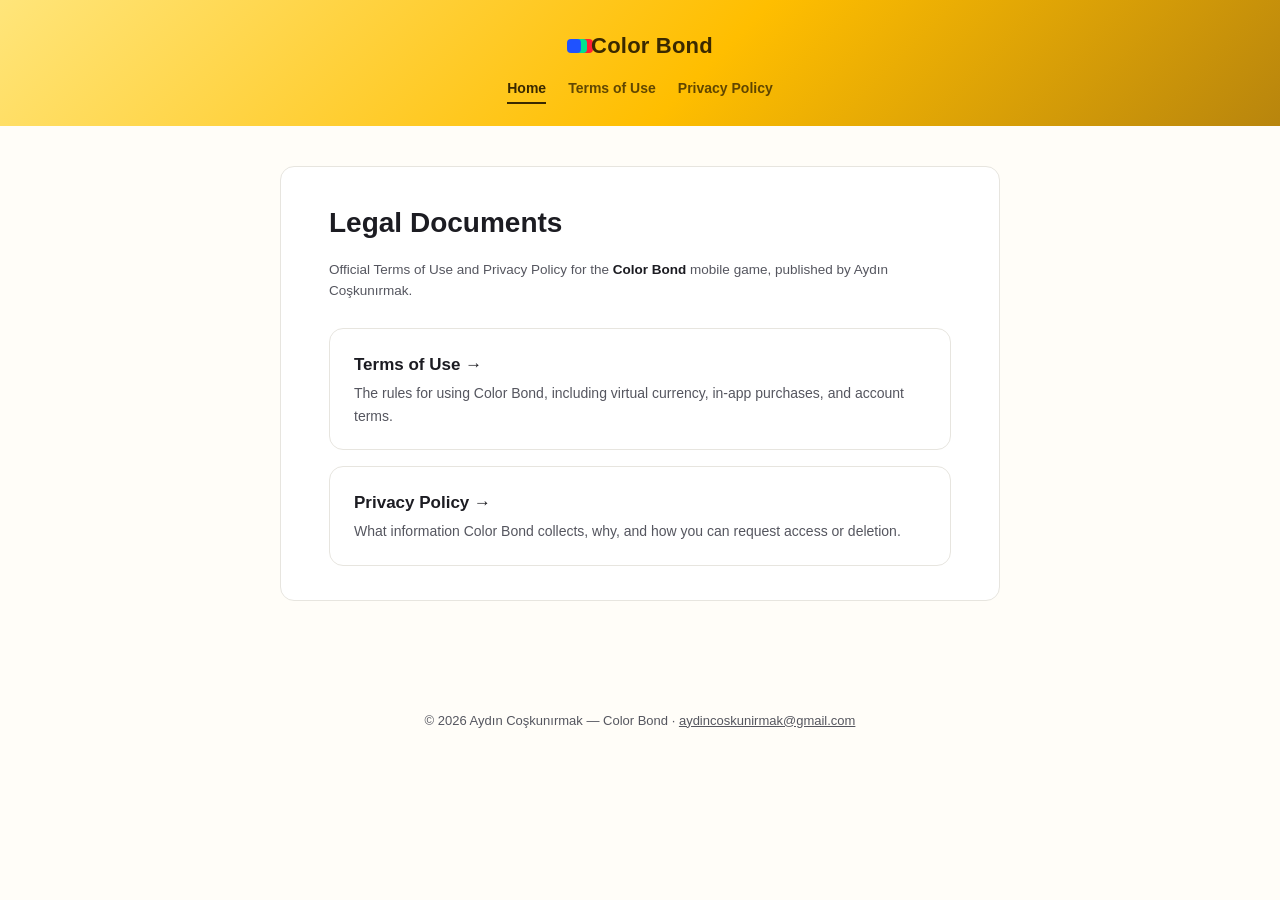
==== index.html @ 0188eb46 "Terms of Use ve Privacy Policy" ====
<!DOCTYPE html>
<html lang="en">
<head>
<meta charset="UTF-8">
<meta name="viewport" content="width=device-width, initial-scale=1.0">
<title>Color Bond — Legal</title>
<link rel="stylesheet" href="style.css">
</head>
<body>
<header class="site">
  <div class="brand"><span class="dot"></span> Color Bond</div>
  <nav>
    <a href="index.html" class="active">Home</a>
    <a href="terms-of-use.html">Terms of Use</a>
    <a href="privacy-policy.html">Privacy Policy</a>
  </nav>
</header>
<main>
  <div class="card">
    <h1>Legal Documents</h1>
    <p class="meta" style="border-bottom:none;padding-bottom:0;margin-bottom:6px;">
      Official Terms of Use and Privacy Policy for the <strong>Color Bond</strong> mobile game,
      published by Aydın Coşkunırmak.
    </p>
    <div class="landing-grid">
      <a class="doc-link" href="terms-of-use.html">
        <div class="title">Terms of Use →</div>
        <div class="desc">The rules for using Color Bond, including virtual currency, in‑app purchases, and account terms.</div>
      </a>
      <a class="doc-link" href="privacy-policy.html">
        <div class="title">Privacy Policy →</div>
        <div class="desc">What information Color Bond collects, why, and how you can request access or deletion.</div>
      </a>
    </div>
  </div>
</main>
<footer class="site">
  © 2026 Aydın Coşkunırmak — Color Bond · <a href="mailto:aydincoskunirmak@gmail.com">aydincoskunirmak@gmail.com</a>
</footer>
</body>
</html>
---- style.css ----
:root {
  --gold: #FFBE00;
  --gold-dark: #B8850D;
  --ink: #1C1C22;
  --sub: #55565f;
  --line: #e7e5df;
  --bg: #fffdf8;
  --card: #ffffff;
}

* { box-sizing: border-box; }

html, body {
  margin: 0;
  padding: 0;
  background: var(--bg);
  color: var(--ink);
  font-family: -apple-system, BlinkMacSystemFont, "Segoe UI", Roboto, Helvetica, Arial, sans-serif;
  line-height: 1.6;
  font-size: 16px;
}

header.site {
  background: linear-gradient(135deg, #FFE57A 0%, var(--gold) 55%, var(--gold-dark) 100%);
  padding: 28px 20px 22px;
  text-align: center;
  color: #3a2900;
}

header.site .brand {
  display: inline-flex;
  align-items: center;
  gap: 10px;
  font-size: 22px;
  font-weight: 800;
  letter-spacing: 0.2px;
}

header.site .brand .dot {
  width: 14px;
  height: 14px;
  border-radius: 4px;
  background: #1F52FF;
  box-shadow: 6px 0 0 #00E28F, 12px 0 0 #FF1F33;
}

header.site nav {
  margin-top: 14px;
  display: flex;
  justify-content: center;
  gap: 22px;
  flex-wrap: wrap;
  font-size: 14px;
  font-weight: 600;
}

header.site nav a {
  color: #3a2900;
  text-decoration: none;
  opacity: 0.8;
  border-bottom: 2px solid transparent;
  padding-bottom: 2px;
}

header.site nav a:hover,
header.site nav a.active {
  opacity: 1;
  border-bottom-color: #3a2900;
}

main {
  max-width: 760px;
  margin: 0 auto;
  padding: 40px 20px 80px;
}

.card {
  background: var(--card);
  border: 1px solid var(--line);
  border-radius: 14px;
  padding: 34px clamp(20px, 5vw, 48px);
}

h1 {
  font-size: 28px;
  margin: 0 0 6px;
}

.meta {
  color: var(--sub);
  font-size: 13.5px;
  margin-bottom: 30px;
  padding-bottom: 22px;
  border-bottom: 1px solid var(--line);
}

h2 {
  font-size: 18px;
  margin: 32px 0 10px;
  color: #171719;
}

h2 .num {
  color: var(--gold-dark);
  margin-right: 8px;
}

p, li { color: #34353c; font-size: 15px; }

ul, ol { padding-left: 22px; }

li { margin-bottom: 6px; }

a { color: #a5680a; }

strong { color: var(--ink); }

table {
  width: 100%;
  border-collapse: collapse;
  margin: 14px 0;
  font-size: 14px;
}

th, td {
  text-align: left;
  padding: 8px 10px;
  border: 1px solid var(--line);
  vertical-align: top;
}

th { background: #fbf6e8; }

.callout {
  background: #fbf6e8;
  border: 1px solid #f1e2b2;
  border-radius: 10px;
  padding: 14px 18px;
  font-size: 14px;
  margin: 18px 0;
}

.landing-grid {
  display: grid;
  gap: 16px;
  margin-top: 26px;
}

.doc-link {
  display: block;
  background: var(--card);
  border: 1px solid var(--line);
  border-radius: 14px;
  padding: 22px 24px;
  text-decoration: none;
  color: var(--ink);
  transition: border-color .15s ease, transform .15s ease;
}

.doc-link:hover {
  border-color: var(--gold-dark);
  transform: translateY(-1px);
}

.doc-link .title {
  font-size: 17px;
  font-weight: 700;
  margin-bottom: 4px;
}

.doc-link .desc {
  font-size: 14px;
  color: var(--sub);
}

footer.site {
  text-align: center;
  color: var(--sub);
  font-size: 13px;
  padding: 30px 20px 50px;
}

footer.site a { color: var(--sub); }
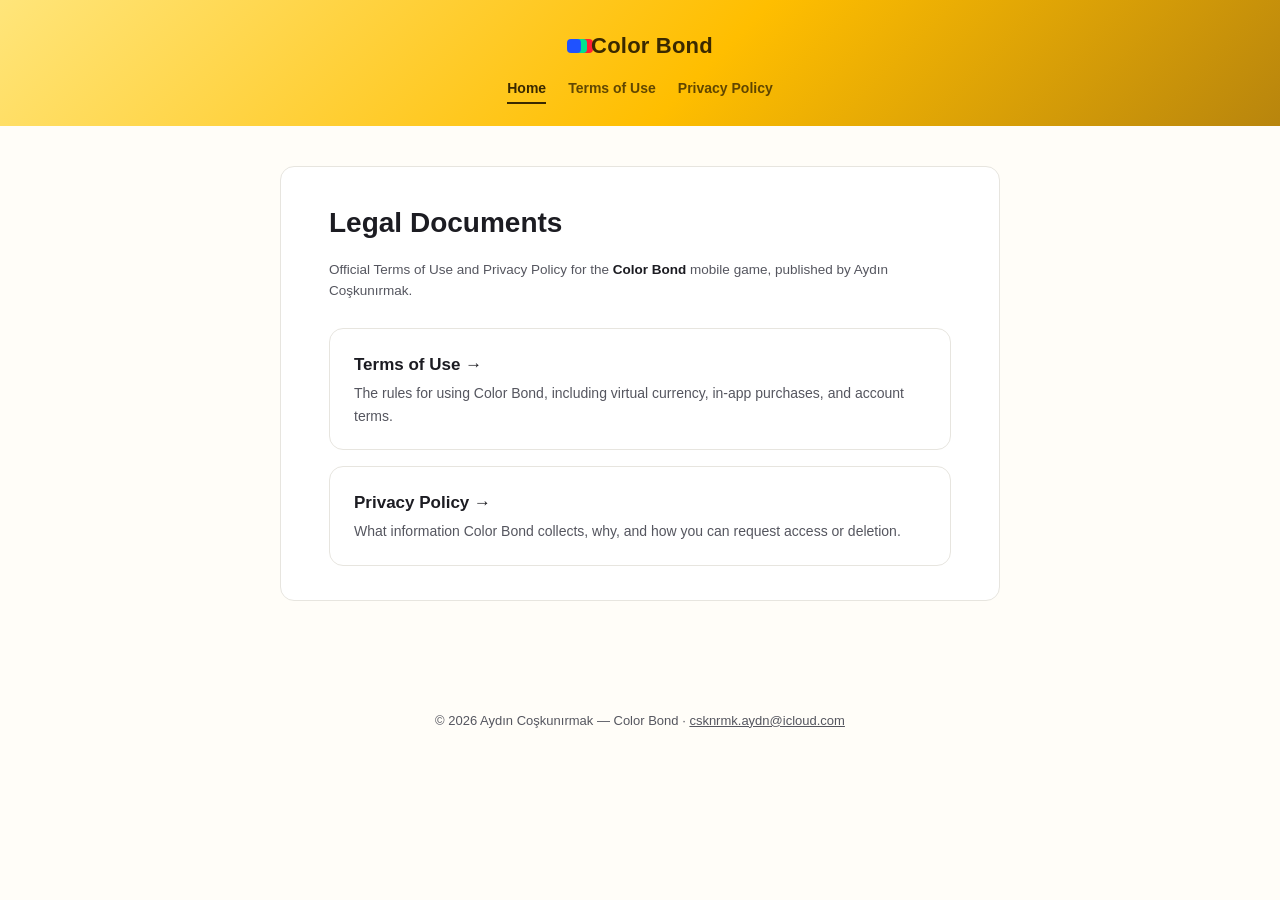
==== commit 08360c48: "Update index.html" ====
--- a/index.html
+++ b/index.html
@@ -35,7 +35,7 @@
   </div>
 </main>
 <footer class="site">
-  © 2026 Aydın Coşkunırmak — Color Bond · <a href="mailto:aydincoskunirmak@gmail.com">aydincoskunirmak@gmail.com</a>
+  © 2026 Aydın Coşkunırmak — Color Bond · <a href="mailto:csknrmk.aydn@icloud.com">csknrmk.aydn@icloud.com</a>
 </footer>
 </body>
 </html>
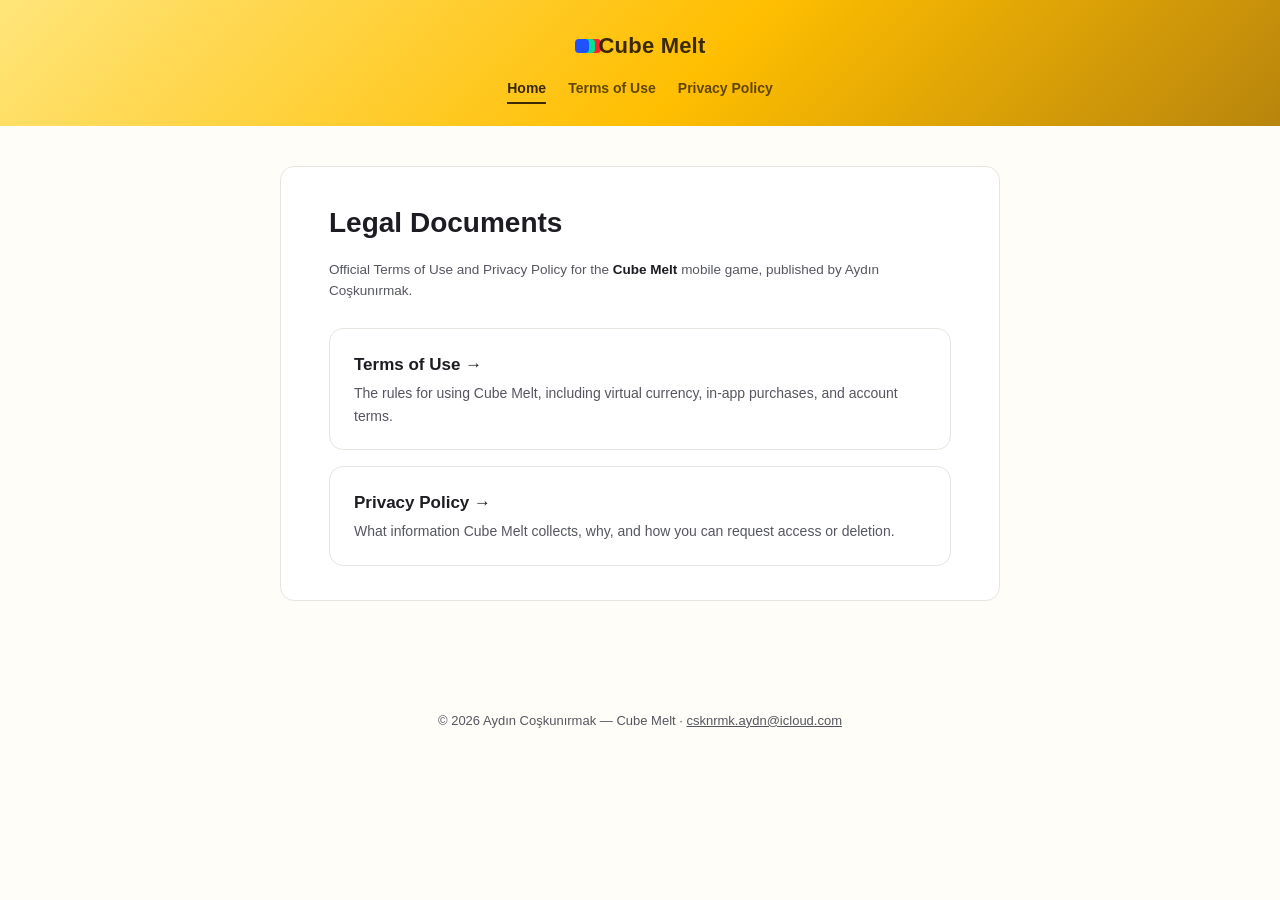
==== commit f0dad94d: "Rename to Cube Melt; disclose Google AdMob ads in privacy policy Co-Authored-By: Claude Opus 5.5 <no" ====
--- a/index.html
+++ b/index.html
@@ -3,12 +3,12 @@
 <head>
 <meta charset="UTF-8">
 <meta name="viewport" content="width=device-width, initial-scale=1.0">
-<title>Color Bond — Legal</title>
+<title>Cube Melt — Legal</title>
 <link rel="stylesheet" href="style.css">
 </head>
 <body>
 <header class="site">
-  <div class="brand"><span class="dot"></span> Color Bond</div>
+  <div class="brand"><span class="dot"></span> Cube Melt</div>
   <nav>
     <a href="index.html" class="active">Home</a>
     <a href="terms-of-use.html">Terms of Use</a>
@@ -19,23 +19,23 @@
   <div class="card">
     <h1>Legal Documents</h1>
     <p class="meta" style="border-bottom:none;padding-bottom:0;margin-bottom:6px;">
-      Official Terms of Use and Privacy Policy for the <strong>Color Bond</strong> mobile game,
+      Official Terms of Use and Privacy Policy for the <strong>Cube Melt</strong> mobile game,
       published by Aydın Coşkunırmak.
     </p>
     <div class="landing-grid">
       <a class="doc-link" href="terms-of-use.html">
         <div class="title">Terms of Use →</div>
-        <div class="desc">The rules for using Color Bond, including virtual currency, in‑app purchases, and account terms.</div>
+        <div class="desc">The rules for using Cube Melt, including virtual currency, in‑app purchases, and account terms.</div>
       </a>
       <a class="doc-link" href="privacy-policy.html">
         <div class="title">Privacy Policy →</div>
-        <div class="desc">What information Color Bond collects, why, and how you can request access or deletion.</div>
+        <div class="desc">What information Cube Melt collects, why, and how you can request access or deletion.</div>
       </a>
     </div>
   </div>
 </main>
 <footer class="site">
-  © 2026 Aydın Coşkunırmak — Color Bond · <a href="mailto:csknrmk.aydn@icloud.com">csknrmk.aydn@icloud.com</a>
+  © 2026 Aydın Coşkunırmak — Cube Melt · <a href="mailto:csknrmk.aydn@icloud.com">csknrmk.aydn@icloud.com</a>
 </footer>
 </body>
 </html>
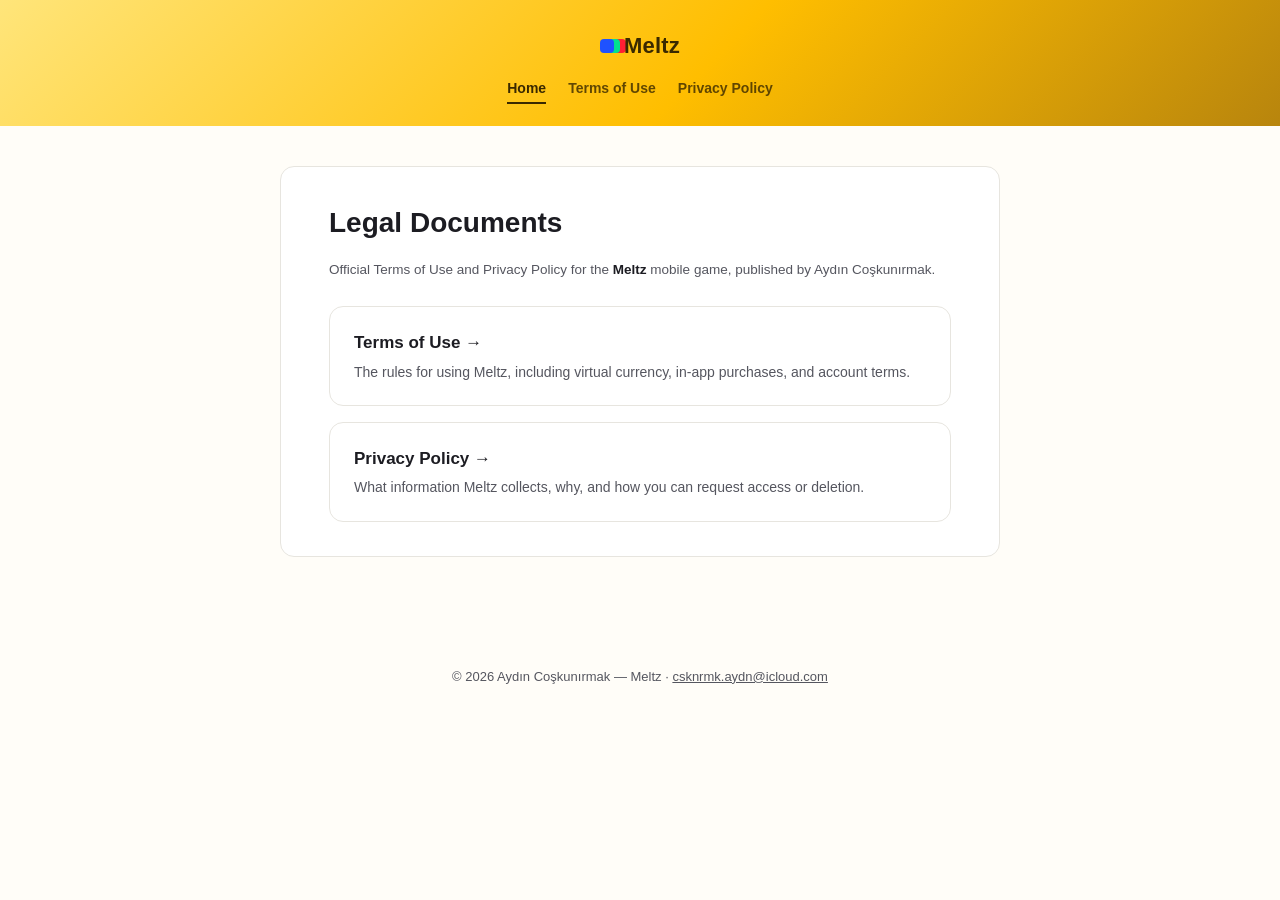
==== commit 95000419: "Rename to Meltz Co-Authored-By: Claude Opus 5.5 <noreply@anthropic.com> Claude-Session: https://clau" ====
--- a/index.html
+++ b/index.html
@@ -3,12 +3,12 @@
 <head>
 <meta charset="UTF-8">
 <meta name="viewport" content="width=device-width, initial-scale=1.0">
-<title>Cube Melt — Legal</title>
+<title>Meltz — Legal</title>
 <link rel="stylesheet" href="style.css">
 </head>
 <body>
 <header class="site">
-  <div class="brand"><span class="dot"></span> Cube Melt</div>
+  <div class="brand"><span class="dot"></span> Meltz</div>
   <nav>
     <a href="index.html" class="active">Home</a>
     <a href="terms-of-use.html">Terms of Use</a>
@@ -19,23 +19,23 @@
   <div class="card">
     <h1>Legal Documents</h1>
     <p class="meta" style="border-bottom:none;padding-bottom:0;margin-bottom:6px;">
-      Official Terms of Use and Privacy Policy for the <strong>Cube Melt</strong> mobile game,
+      Official Terms of Use and Privacy Policy for the <strong>Meltz</strong> mobile game,
       published by Aydın Coşkunırmak.
     </p>
     <div class="landing-grid">
       <a class="doc-link" href="terms-of-use.html">
         <div class="title">Terms of Use →</div>
-        <div class="desc">The rules for using Cube Melt, including virtual currency, in‑app purchases, and account terms.</div>
+        <div class="desc">The rules for using Meltz, including virtual currency, in‑app purchases, and account terms.</div>
       </a>
       <a class="doc-link" href="privacy-policy.html">
         <div class="title">Privacy Policy →</div>
-        <div class="desc">What information Cube Melt collects, why, and how you can request access or deletion.</div>
+        <div class="desc">What information Meltz collects, why, and how you can request access or deletion.</div>
       </a>
     </div>
   </div>
 </main>
 <footer class="site">
-  © 2026 Aydın Coşkunırmak — Cube Melt · <a href="mailto:csknrmk.aydn@icloud.com">csknrmk.aydn@icloud.com</a>
+  © 2026 Aydın Coşkunırmak — Meltz · <a href="mailto:csknrmk.aydn@icloud.com">csknrmk.aydn@icloud.com</a>
 </footer>
 </body>
 </html>
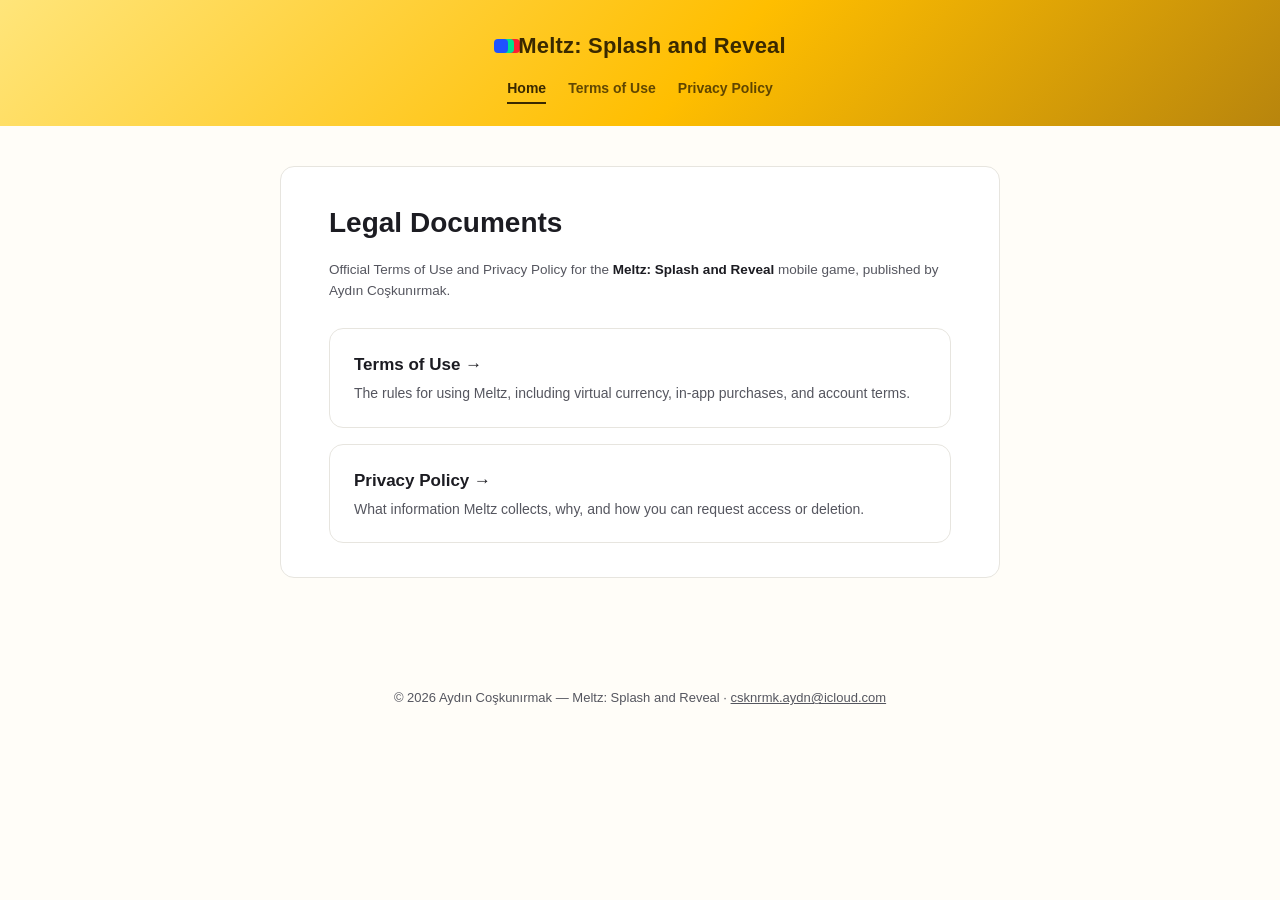
==== commit fdeb4a24: "Use full name: Meltz: Splash and Reveal Co-Authored-By: Claude Opus 5.5 <noreply@anthropic.com> Clau" ====
--- a/index.html
+++ b/index.html
@@ -3,12 +3,12 @@
 <head>
 <meta charset="UTF-8">
 <meta name="viewport" content="width=device-width, initial-scale=1.0">
-<title>Meltz — Legal</title>
+<title>Meltz: Splash and Reveal — Legal</title>
 <link rel="stylesheet" href="style.css">
 </head>
 <body>
 <header class="site">
-  <div class="brand"><span class="dot"></span> Meltz</div>
+  <div class="brand"><span class="dot"></span> Meltz: Splash and Reveal</div>
   <nav>
     <a href="index.html" class="active">Home</a>
     <a href="terms-of-use.html">Terms of Use</a>
@@ -19,7 +19,7 @@
   <div class="card">
     <h1>Legal Documents</h1>
     <p class="meta" style="border-bottom:none;padding-bottom:0;margin-bottom:6px;">
-      Official Terms of Use and Privacy Policy for the <strong>Meltz</strong> mobile game,
+      Official Terms of Use and Privacy Policy for the <strong>Meltz: Splash and Reveal</strong> mobile game,
       published by Aydın Coşkunırmak.
     </p>
     <div class="landing-grid">
@@ -35,7 +35,7 @@
   </div>
 </main>
 <footer class="site">
-  © 2026 Aydın Coşkunırmak — Meltz · <a href="mailto:csknrmk.aydn@icloud.com">csknrmk.aydn@icloud.com</a>
+  © 2026 Aydın Coşkunırmak — Meltz: Splash and Reveal · <a href="mailto:csknrmk.aydn@icloud.com">csknrmk.aydn@icloud.com</a>
 </footer>
 </body>
 </html>
